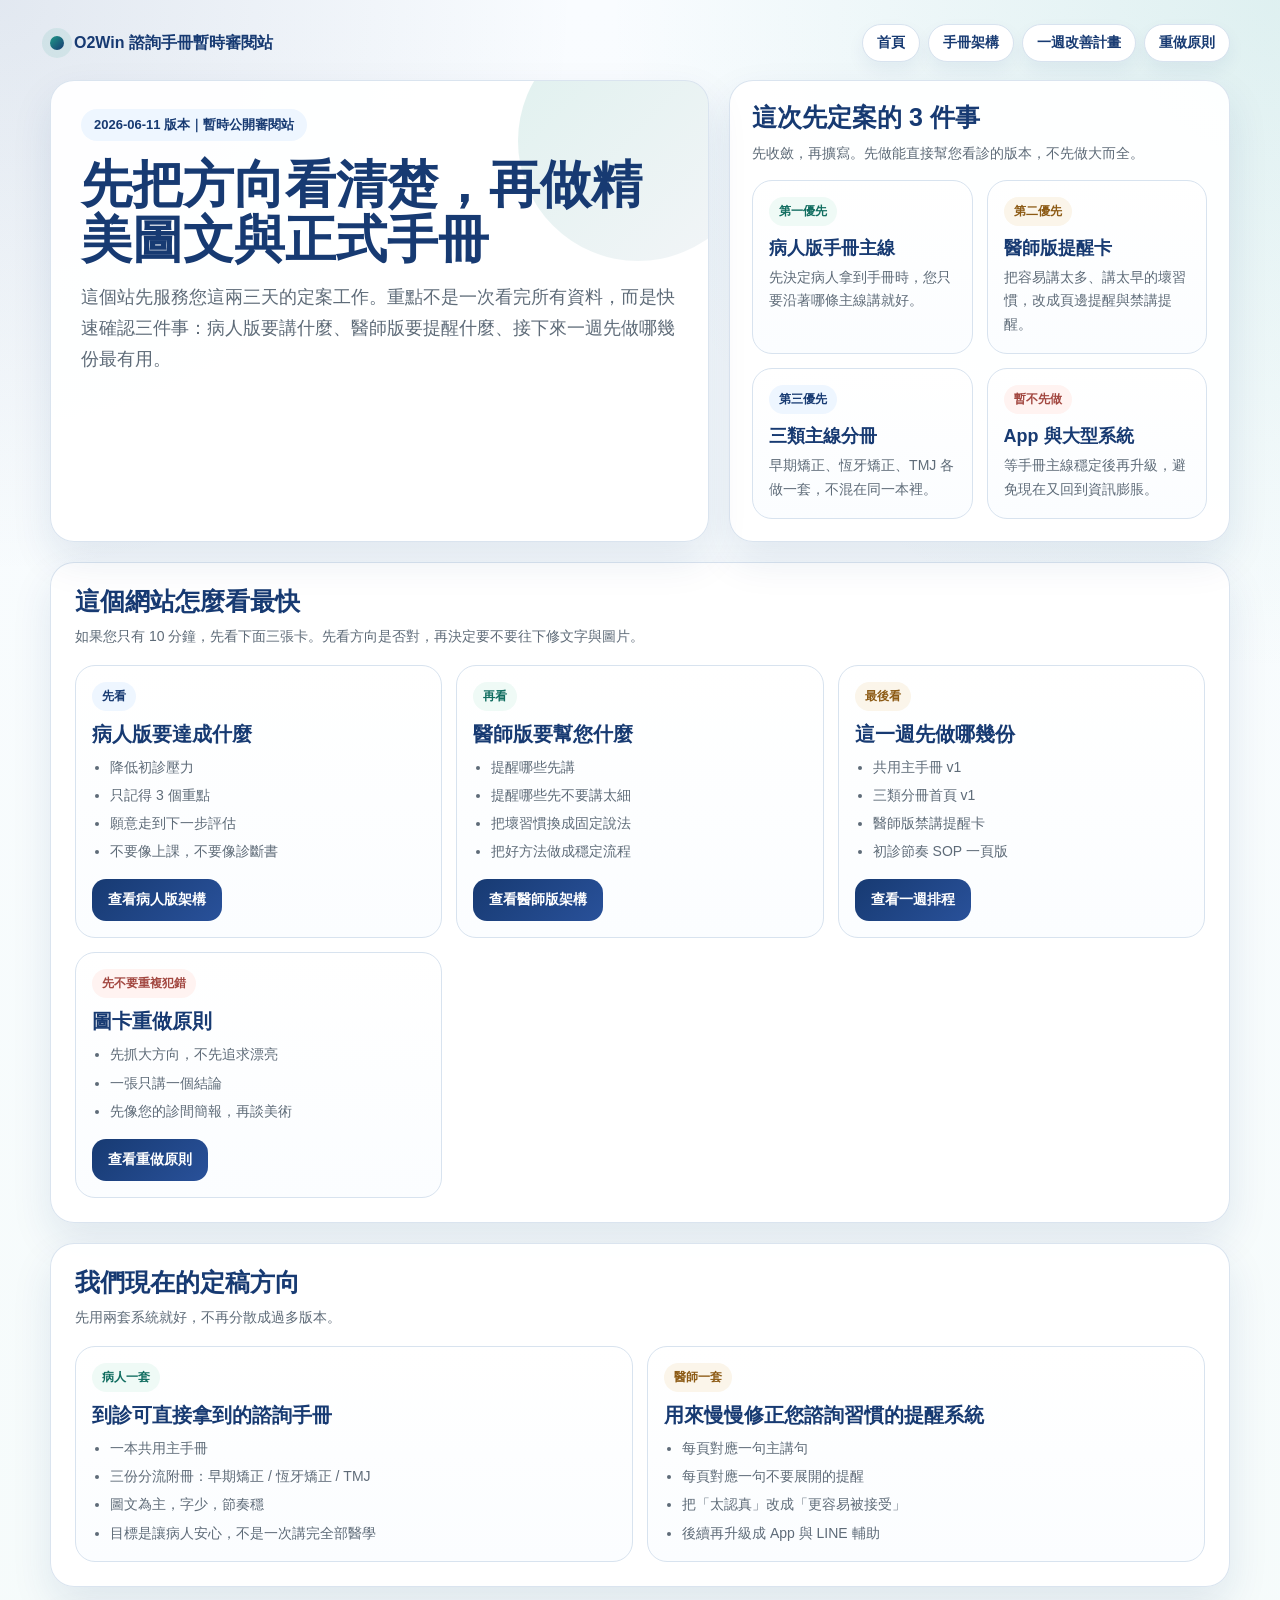
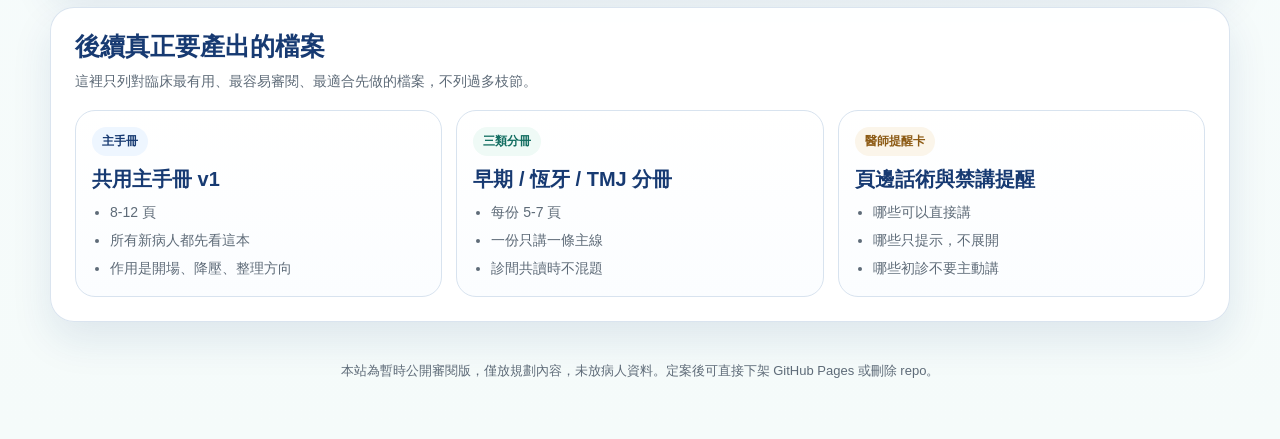
==== index.html @ b342bd17 "Restore repo and add redesign guide" ====
<!doctype html>
<html lang="zh-Hant">
<head>
  <meta charset="utf-8">
  <meta name="viewport" content="width=device-width, initial-scale=1">
  <title>O2Win 諮詢手冊暫時審閱站</title>
  <link rel="stylesheet" href="site.css">
</head>
<body>
  <div class="shell">
    <div class="topbar">
      <div class="brand"><span class="brand-dot"></span>O2Win 諮詢手冊暫時審閱站</div>
      <div class="topnav">
        <a href="index.html">首頁</a>
        <a href="architecture.html">手冊架構</a>
        <a href="week-plan.html">一週改善計畫</a>
        <a href="redesign-guide.html">重做原則</a>
      </div>
    </div>

    <section class="hero">
      <div class="panel hero-main">
        <div class="eyebrow">2026-06-11 版本｜暫時公開審閱站</div>
        <h1>先把方向看清楚，再做精美圖文與正式手冊</h1>
        <p>這個站先服務您這兩三天的定案工作。重點不是一次看完所有資料，而是快速確認三件事：病人版要講什麼、醫師版要提醒什麼、接下來一週先做哪幾份最有用。</p>
      </div>
      <div class="panel hero-side">
        <div>
          <h2>這次先定案的 3 件事</h2>
          <p class="small">先收斂，再擴寫。先做能直接幫您看診的版本，不先做大而全。</p>
        </div>
        <div class="status-grid">
          <div class="status-card">
            <span class="label label-green">第一優先</span>
            <strong>病人版手冊主線</strong>
            <p class="small">先決定病人拿到手冊時，您只要沿著哪條主線講就好。</p>
          </div>
          <div class="status-card">
            <span class="label label-gold">第二優先</span>
            <strong>醫師版提醒卡</strong>
            <p class="small">把容易講太多、講太早的壞習慣，改成頁邊提醒與禁講提醒。</p>
          </div>
          <div class="status-card">
            <span class="label label-blue">第三優先</span>
            <strong>三類主線分冊</strong>
            <p class="small">早期矯正、恆牙矯正、TMJ 各做一套，不混在同一本裡。</p>
          </div>
          <div class="status-card">
            <span class="label label-rose">暫不先做</span>
            <strong>App 與大型系統</strong>
            <p class="small">等手冊主線穩定後再升級，避免現在又回到資訊膨脹。</p>
          </div>
        </div>
      </div>
    </section>

    <section class="panel section">
      <div class="section-head">
        <div>
          <h2>這個網站怎麼看最快</h2>
          <p class="small">如果您只有 10 分鐘，先看下面三張卡。先看方向是否對，再決定要不要往下修文字與圖片。</p>
        </div>
      </div>
      <div class="card-grid">
        <article class="card">
          <span class="label label-blue">先看</span>
          <h3>病人版要達成什麼</h3>
          <ul>
            <li>降低初診壓力</li>
            <li>只記得 3 個重點</li>
            <li>願意走到下一步評估</li>
            <li>不要像上課，不要像診斷書</li>
          </ul>
          <div class="cta">
            <a class="btn btn-primary" href="architecture.html#patient-track">查看病人版架構</a>
          </div>
        </article>
        <article class="card">
          <span class="label label-green">再看</span>
          <h3>醫師版要幫您什麼</h3>
          <ul>
            <li>提醒哪些先講</li>
            <li>提醒哪些先不要講太細</li>
            <li>把壞習慣換成固定說法</li>
            <li>把好方法做成穩定流程</li>
          </ul>
          <div class="cta">
            <a class="btn btn-primary" href="architecture.html#doctor-track">查看醫師版架構</a>
          </div>
        </article>
        <article class="card">
          <span class="label label-gold">最後看</span>
          <h3>這一週先做哪幾份</h3>
          <ul>
            <li>共用主手冊 v1</li>
            <li>三類分冊首頁 v1</li>
            <li>醫師版禁講提醒卡</li>
            <li>初診節奏 SOP 一頁版</li>
          </ul>
          <div class="cta">
            <a class="btn btn-primary" href="week-plan.html">查看一週排程</a>
          </div>
        </article>
        <article class="card">
          <span class="label label-rose">先不要重複犯錯</span>
          <h3>圖卡重做原則</h3>
          <ul>
            <li>先抓大方向，不先追求漂亮</li>
            <li>一張只講一個結論</li>
            <li>先像您的診間簡報，再談美術</li>
          </ul>
          <div class="cta">
            <a class="btn btn-primary" href="redesign-guide.html">查看重做原則</a>
          </div>
        </article>
      </div>
    </section>

    <section class="panel section">
      <div class="section-head">
        <div>
          <h2>我們現在的定稿方向</h2>
          <p class="small">先用兩套系統就好，不再分散成過多版本。</p>
        </div>
      </div>
      <div class="mini-grid">
        <article class="mini-card">
          <span class="label label-green">病人一套</span>
          <h3>到診可直接拿到的諮詢手冊</h3>
          <ul>
            <li>一本共用主手冊</li>
            <li>三份分流附冊：早期矯正 / 恆牙矯正 / TMJ</li>
            <li>圖文為主，字少，節奏穩</li>
            <li>目標是讓病人安心，不是一次講完全部醫學</li>
          </ul>
        </article>
        <article class="mini-card">
          <span class="label label-gold">醫師一套</span>
          <h3>用來慢慢修正您諮詢習慣的提醒系統</h3>
          <ul>
            <li>每頁對應一句主講句</li>
            <li>每頁對應一句不要展開的提醒</li>
            <li>把「太認真」改成「更容易被接受」</li>
            <li>後續再升級成 App 與 LINE 輔助</li>
          </ul>
        </article>
      </div>
    </section>

    <section class="panel section">
      <div class="section-head">
        <div>
          <h2>後續真正要產出的檔案</h2>
          <p class="small">這裡只列對臨床最有用、最容易審閱、最適合先做的檔案，不列過多枝節。</p>
        </div>
      </div>
      <div class="card-grid">
        <article class="card">
          <span class="label label-blue">主手冊</span>
          <h3>共用主手冊 v1</h3>
          <ul>
            <li>8-12 頁</li>
            <li>所有新病人都先看這本</li>
            <li>作用是開場、降壓、整理方向</li>
          </ul>
        </article>
        <article class="card">
          <span class="label label-green">三類分冊</span>
          <h3>早期 / 恆牙 / TMJ 分冊</h3>
          <ul>
            <li>每份 5-7 頁</li>
            <li>一份只講一條主線</li>
            <li>診間共讀時不混題</li>
          </ul>
        </article>
        <article class="card">
          <span class="label label-gold">醫師提醒卡</span>
          <h3>頁邊話術與禁講提醒</h3>
          <ul>
            <li>哪些可以直接講</li>
            <li>哪些只提示，不展開</li>
            <li>哪些初診不要主動講</li>
          </ul>
        </article>
      </div>
    </section>

    <div class="footer">
      本站為暫時公開審閱版，僅放規劃內容，未放病人資料。定案後可直接下架 GitHub Pages 或刪除 repo。
    </div>
  </div>
</body>
</html>
---- site.css ----
:root{
  --navy:#173a72;
  --teal:#1f9a88;
  --sky:#eef6ff;
  --mint:#effaf6;
  --sand:#fbf5ea;
  --rose:#fff3f1;
  --ink:#1f2f41;
  --muted:#5e6b78;
  --line:#d8e3ef;
  --card:#ffffffee;
  --shadow:0 18px 40px rgba(23,58,114,.10);
  --radius:24px;
}
*{box-sizing:border-box}
html{scroll-behavior:smooth}
body{
  margin:0;
  font-family:"PingFang TC","Noto Sans TC","Microsoft JhengHei",sans-serif;
  color:var(--ink);
  background:
    radial-gradient(circle at top left, rgba(23,58,114,.10), transparent 24%),
    radial-gradient(circle at top right, rgba(31,154,136,.12), transparent 28%),
    linear-gradient(180deg,#f9fcff 0%,#f5fbfa 100%);
}
a{color:inherit}
.shell{
  width:min(1180px, calc(100% - 28px));
  margin:0 auto;
  padding:24px 0 56px;
}
.topbar{
  display:flex;
  flex-wrap:wrap;
  gap:10px;
  align-items:center;
  justify-content:space-between;
  margin-bottom:18px;
}
.brand{
  display:flex;
  gap:10px;
  align-items:center;
  font-weight:800;
  color:var(--navy);
}
.brand-dot{
  width:14px;
  height:14px;
  border-radius:50%;
  background:linear-gradient(135deg,var(--teal),var(--navy));
  box-shadow:0 0 0 8px rgba(31,154,136,.10);
}
.topnav{
  display:flex;
  flex-wrap:wrap;
  gap:8px;
}
.topnav a{
  text-decoration:none;
  padding:9px 14px;
  border-radius:999px;
  border:1px solid var(--line);
  background:#fff;
  box-shadow:0 8px 18px rgba(23,58,114,.06);
  color:var(--navy);
  font-size:14px;
  font-weight:700;
}
.hero{
  display:grid;
  grid-template-columns:1.25fr .95fr;
  gap:20px;
  margin-bottom:20px;
}
.panel{
  background:var(--card);
  border:1px solid rgba(216,227,239,.95);
  border-radius:var(--radius);
  box-shadow:var(--shadow);
}
.hero-main{
  padding:28px 30px;
  min-height:280px;
  position:relative;
  overflow:hidden;
}
.hero-main::after{
  content:"";
  position:absolute;
  right:-50px;
  top:-60px;
  width:240px;
  height:240px;
  border-radius:50%;
  background:linear-gradient(135deg,rgba(31,154,136,.14),rgba(23,58,114,.05));
}
.eyebrow{
  display:inline-flex;
  gap:8px;
  align-items:center;
  padding:7px 13px;
  border-radius:999px;
  background:var(--sky);
  color:var(--navy);
  font-size:13px;
  font-weight:800;
  margin-bottom:16px;
}
h1{
  margin:0 0 14px;
  color:var(--navy);
  font-size:clamp(32px,4vw,54px);
  line-height:1.08;
  letter-spacing:0;
  position:relative;
  z-index:1;
}
.hero-main p{
  margin:0;
  color:var(--muted);
  font-size:18px;
  line-height:1.72;
  max-width:40em;
  position:relative;
  z-index:1;
}
.hero-side{
  padding:22px;
  display:grid;
  gap:14px;
}
.hero-side h2,
.section h2{
  margin:0 0 10px;
  font-size:25px;
  line-height:1.15;
  color:var(--navy);
}
.small{
  margin:0;
  color:var(--muted);
  font-size:14px;
  line-height:1.7;
}
.status-grid,
.card-grid,
.mini-grid{
  display:grid;
  gap:14px;
}
.status-grid{grid-template-columns:repeat(2,minmax(0,1fr))}
.card-grid{grid-template-columns:repeat(3,minmax(0,1fr))}
.mini-grid{grid-template-columns:repeat(2,minmax(0,1fr))}
.status-card,
.card,
.mini-card,
.timeline-row,
.review-box{
  border:1px solid var(--line);
  border-radius:20px;
  background:linear-gradient(180deg,#fff,#fbfdff);
}
.status-card,
.card,
.mini-card,
.timeline-row,
.review-box{
  padding:16px;
}
.label{
  display:inline-block;
  margin-bottom:10px;
  padding:6px 10px;
  border-radius:999px;
  font-size:12px;
  font-weight:800;
}
.label-blue{background:var(--sky);color:var(--navy)}
.label-green{background:var(--mint);color:#116d60}
.label-gold{background:var(--sand);color:#8c5a14}
.label-rose{background:var(--rose);color:#a24740}
.status-card strong,
.card h3,
.mini-card h3{
  display:block;
  color:var(--navy);
}
.status-card strong{font-size:18px;margin-bottom:6px}
.card h3,
.mini-card h3{
  margin:0 0 8px;
  font-size:20px;
}
.section{
  padding:24px;
  margin-bottom:20px;
}
.section-head{
  display:flex;
  justify-content:space-between;
  gap:16px;
  align-items:end;
  margin-bottom:16px;
}
.section-head p{max-width:52em}
ul{
  margin:0;
  padding-left:18px;
  color:var(--muted);
  font-size:14px;
  line-height:1.65;
}
li+li{margin-top:5px}
.cta{
  display:flex;
  flex-wrap:wrap;
  gap:10px;
  margin-top:16px;
}
.btn{
  text-decoration:none;
  padding:12px 16px;
  border-radius:14px;
  font-weight:800;
  font-size:14px;
  border:1px solid var(--line);
}
.btn-primary{
  background:linear-gradient(135deg,var(--navy),#29519a);
  color:#fff;
  border:none;
}
.btn-soft{
  background:#fff;
  color:var(--navy);
}
.timeline{
  display:grid;
  gap:12px;
}
.timeline-row{
  display:grid;
  grid-template-columns:88px 1fr 220px;
  gap:14px;
  align-items:start;
}
.day{
  color:var(--navy);
  font-size:26px;
  font-weight:900;
  line-height:1;
}
.day span{
  display:block;
  margin-top:6px;
  font-size:12px;
  font-weight:800;
  color:var(--teal);
  letter-spacing:.08em;
}
.kpi{
  display:flex;
  flex-wrap:wrap;
  gap:8px;
  justify-content:flex-end;
}
.chip{
  display:inline-flex;
  align-items:center;
  padding:7px 10px;
  border-radius:999px;
  background:#fff;
  border:1px solid var(--line);
  color:var(--navy);
  font-size:12px;
  font-weight:800;
}
.page-head{
  padding:28px 30px;
  margin-bottom:18px;
}
.page-head h1{font-size:clamp(28px,3.5vw,48px);max-width:none}
.page-head p{margin:0;color:var(--muted);font-size:17px;line-height:1.7}
.two-col{
  display:grid;
  grid-template-columns:1.05fr .95fr;
  gap:20px;
  margin-bottom:20px;
}
.text-block{
  padding:22px 24px;
}
.text-block h2{margin:0 0 12px;font-size:25px;color:var(--navy)}
.note{
  margin-top:12px;
  padding:12px 14px;
  border-radius:16px;
  background:var(--sky);
  color:var(--navy);
  font-size:14px;
  line-height:1.7;
  font-weight:700;
}
.footer{
  padding:18px 0 0;
  color:var(--muted);
  font-size:13px;
  line-height:1.7;
  text-align:center;
}
@media (max-width: 980px){
  .hero,.two-col,.grid,.card-grid,.status-grid,.mini-grid{grid-template-columns:1fr}
  .timeline-row{grid-template-columns:1fr}
  .kpi{justify-content:flex-start}
}
@media (max-width: 640px){
  .shell{width:min(100% - 16px,1180px);padding-top:16px}
  .hero-main,.hero-side,.section,.page-head,.text-block{padding:18px}
  .topbar,.section-head{display:block}
  .topnav{margin-top:12px}
  h1{font-size:34px}
  .hero-main p,.page-head p{font-size:16px}
  .day{font-size:22px}
}
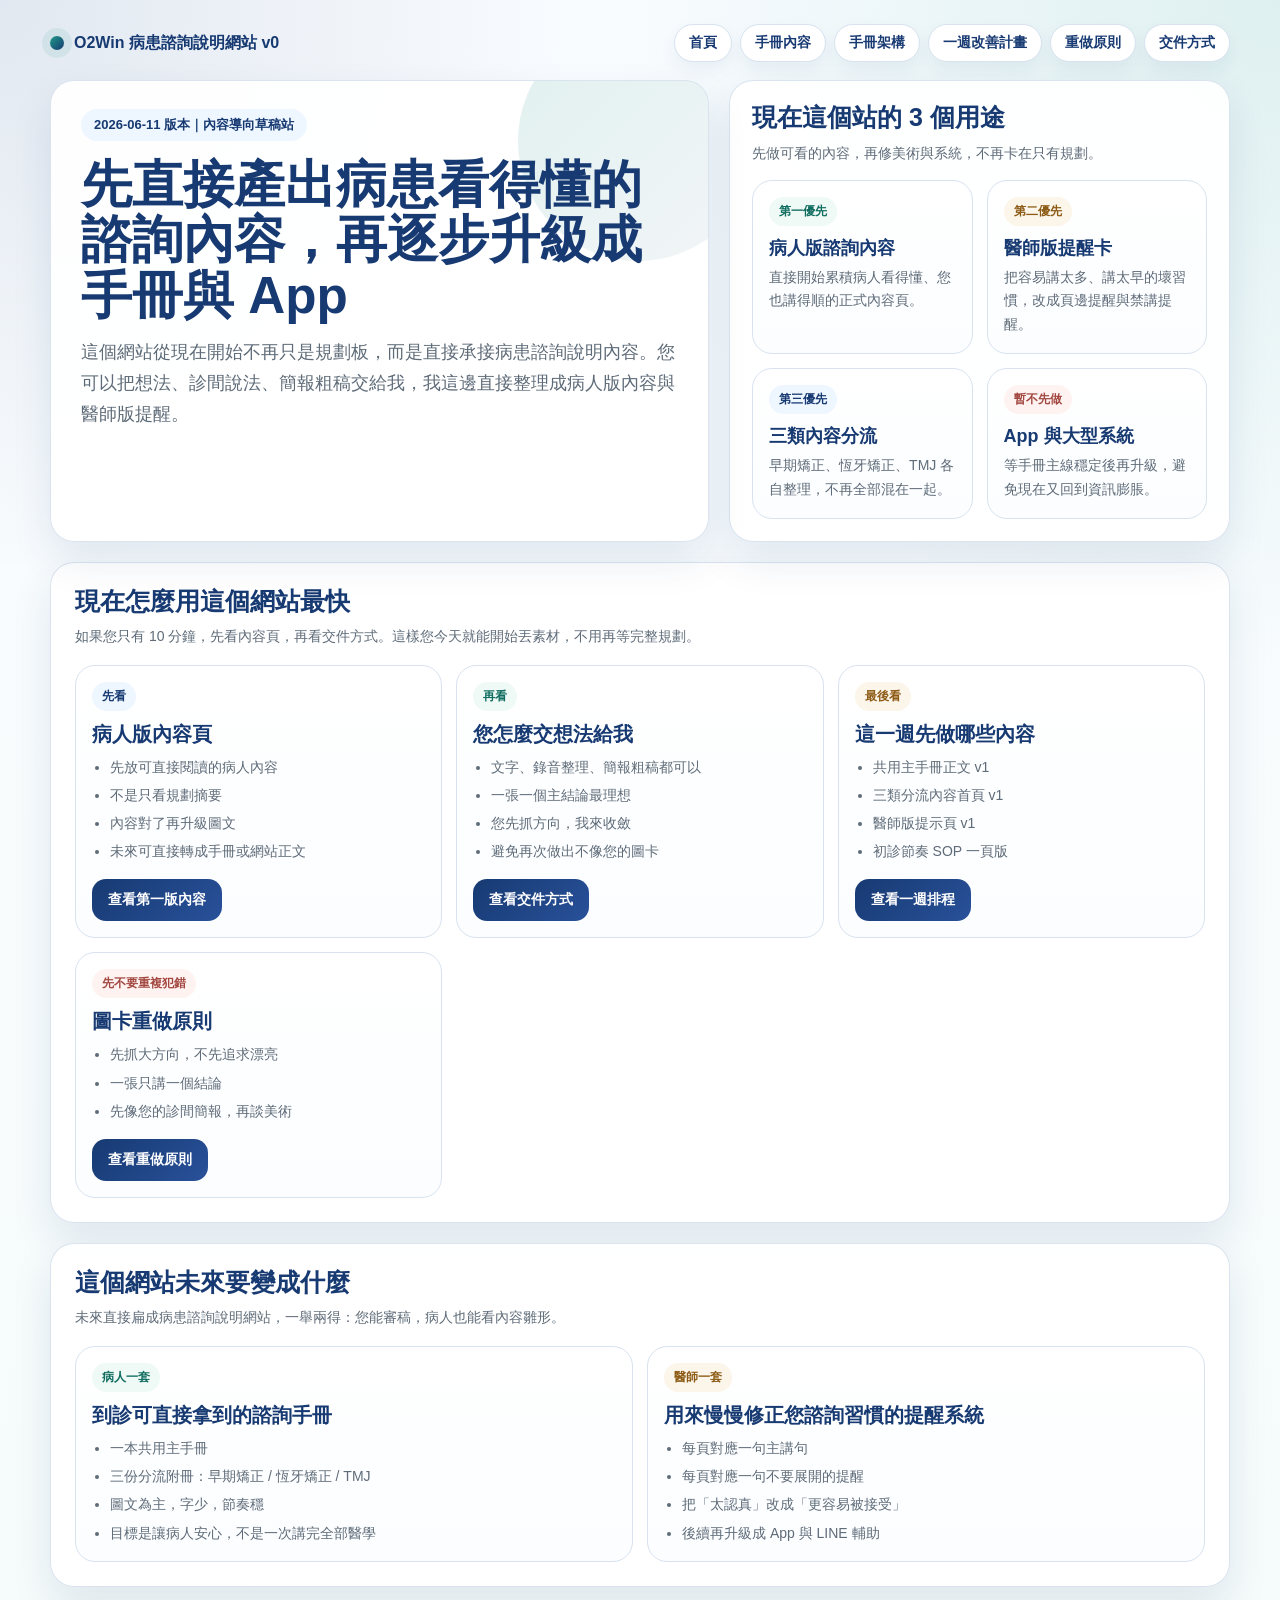
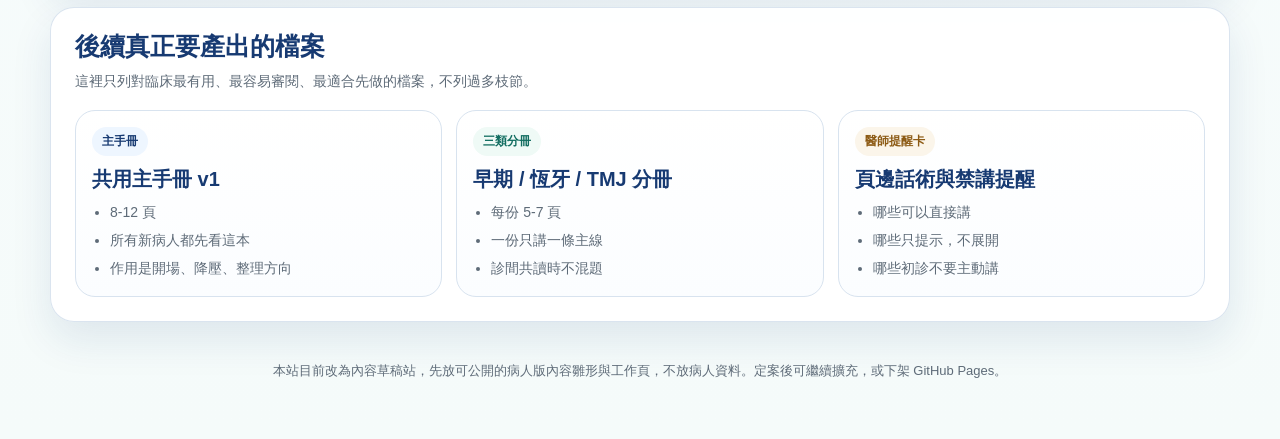
==== commit c384c290: "Shift site to content-first consultation draft" ====
--- a/index.html
+++ b/index.html
@@ -3,37 +3,39 @@
 <head>
   <meta charset="utf-8">
   <meta name="viewport" content="width=device-width, initial-scale=1">
-  <title>O2Win 諮詢手冊暫時審閱站</title>
+  <title>O2Win 病患諮詢說明網站 v0</title>
   <link rel="stylesheet" href="site.css">
 </head>
 <body>
   <div class="shell">
     <div class="topbar">
-      <div class="brand"><span class="brand-dot"></span>O2Win 諮詢手冊暫時審閱站</div>
+      <div class="brand"><span class="brand-dot"></span>O2Win 病患諮詢說明網站 v0</div>
       <div class="topnav">
         <a href="index.html">首頁</a>
+        <a href="patient-handbook.html">手冊內容</a>
         <a href="architecture.html">手冊架構</a>
         <a href="week-plan.html">一週改善計畫</a>
         <a href="redesign-guide.html">重做原則</a>
+        <a href="handoff-guide.html">交件方式</a>
       </div>
     </div>
 
     <section class="hero">
       <div class="panel hero-main">
-        <div class="eyebrow">2026-06-11 版本｜暫時公開審閱站</div>
-        <h1>先把方向看清楚，再做精美圖文與正式手冊</h1>
-        <p>這個站先服務您這兩三天的定案工作。重點不是一次看完所有資料，而是快速確認三件事：病人版要講什麼、醫師版要提醒什麼、接下來一週先做哪幾份最有用。</p>
+        <div class="eyebrow">2026-06-11 版本｜內容導向草稿站</div>
+        <h1>先直接產出病患看得懂的諮詢內容，再逐步升級成手冊與 App</h1>
+        <p>這個網站從現在開始不再只是規劃板，而是直接承接病患諮詢說明內容。您可以把想法、診間說法、簡報粗稿交給我，我這邊直接整理成病人版內容與醫師版提醒。</p>
       </div>
       <div class="panel hero-side">
         <div>
-          <h2>這次先定案的 3 件事</h2>
-          <p class="small">先收斂，再擴寫。先做能直接幫您看診的版本，不先做大而全。</p>
+          <h2>現在這個站的 3 個用途</h2>
+          <p class="small">先做可看的內容，再修美術與系統，不再卡在只有規劃。</p>
         </div>
         <div class="status-grid">
           <div class="status-card">
             <span class="label label-green">第一優先</span>
-            <strong>病人版手冊主線</strong>
-            <p class="small">先決定病人拿到手冊時，您只要沿著哪條主線講就好。</p>
+            <strong>病人版諮詢內容</strong>
+            <p class="small">直接開始累積病人看得懂、您也講得順的正式內容頁。</p>
           </div>
           <div class="status-card">
             <span class="label label-gold">第二優先</span>
@@ -42,8 +44,8 @@
           </div>
           <div class="status-card">
             <span class="label label-blue">第三優先</span>
-            <strong>三類主線分冊</strong>
-            <p class="small">早期矯正、恆牙矯正、TMJ 各做一套，不混在同一本裡。</p>
+            <strong>三類內容分流</strong>
+            <p class="small">早期矯正、恆牙矯正、TMJ 各自整理，不再全部混在一起。</p>
           </div>
           <div class="status-card">
             <span class="label label-rose">暫不先做</span>
@@ -57,44 +59,44 @@
     <section class="panel section">
       <div class="section-head">
         <div>
-          <h2>這個網站怎麼看最快</h2>
-          <p class="small">如果您只有 10 分鐘，先看下面三張卡。先看方向是否對，再決定要不要往下修文字與圖片。</p>
+          <h2>現在怎麼用這個網站最快</h2>
+          <p class="small">如果您只有 10 分鐘，先看內容頁，再看交件方式。這樣您今天就能開始丟素材，不用再等完整規劃。</p>
         </div>
       </div>
       <div class="card-grid">
         <article class="card">
           <span class="label label-blue">先看</span>
-          <h3>病人版要達成什麼</h3>
+          <h3>病人版內容頁</h3>
           <ul>
-            <li>降低初診壓力</li>
-            <li>只記得 3 個重點</li>
-            <li>願意走到下一步評估</li>
-            <li>不要像上課，不要像診斷書</li>
+            <li>先放可直接閱讀的病人內容</li>
+            <li>不是只看規劃摘要</li>
+            <li>內容對了再升級圖文</li>
+            <li>未來可直接轉成手冊或網站正文</li>
           </ul>
           <div class="cta">
-            <a class="btn btn-primary" href="architecture.html#patient-track">查看病人版架構</a>
+            <a class="btn btn-primary" href="patient-handbook.html">查看第一版內容</a>
           </div>
         </article>
         <article class="card">
           <span class="label label-green">再看</span>
-          <h3>醫師版要幫您什麼</h3>
+          <h3>您怎麼交想法給我</h3>
           <ul>
-            <li>提醒哪些先講</li>
-            <li>提醒哪些先不要講太細</li>
-            <li>把壞習慣換成固定說法</li>
-            <li>把好方法做成穩定流程</li>
+            <li>文字、錄音整理、簡報粗稿都可以</li>
+            <li>一張一個主結論最理想</li>
+            <li>您先抓方向，我來收斂</li>
+            <li>避免再次做出不像您的圖卡</li>
           </ul>
           <div class="cta">
-            <a class="btn btn-primary" href="architecture.html#doctor-track">查看醫師版架構</a>
+            <a class="btn btn-primary" href="handoff-guide.html">查看交件方式</a>
           </div>
         </article>
         <article class="card">
           <span class="label label-gold">最後看</span>
-          <h3>這一週先做哪幾份</h3>
+          <h3>這一週先做哪些內容</h3>
           <ul>
-            <li>共用主手冊 v1</li>
-            <li>三類分冊首頁 v1</li>
-            <li>醫師版禁講提醒卡</li>
+            <li>共用主手冊正文 v1</li>
+            <li>三類分流內容首頁 v1</li>
+            <li>醫師版提示頁 v1</li>
             <li>初診節奏 SOP 一頁版</li>
           </ul>
           <div class="cta">
@@ -119,8 +121,8 @@
     <section class="panel section">
       <div class="section-head">
         <div>
-          <h2>我們現在的定稿方向</h2>
-          <p class="small">先用兩套系統就好，不再分散成過多版本。</p>
+          <h2>這個網站未來要變成什麼</h2>
+          <p class="small">未來直接扁成病患諮詢說明網站，一舉兩得：您能審稿，病人也能看內容雛形。</p>
         </div>
       </div>
       <div class="mini-grid">
@@ -186,7 +188,7 @@
     </section>
 
     <div class="footer">
-      本站為暫時公開審閱版，僅放規劃內容，未放病人資料。定案後可直接下架 GitHub Pages 或刪除 repo。
+      本站目前改為內容草稿站，先放可公開的病人版內容雛形與工作頁，不放病人資料。定案後可繼續擴充，或下架 GitHub Pages。
     </div>
   </div>
 </body>
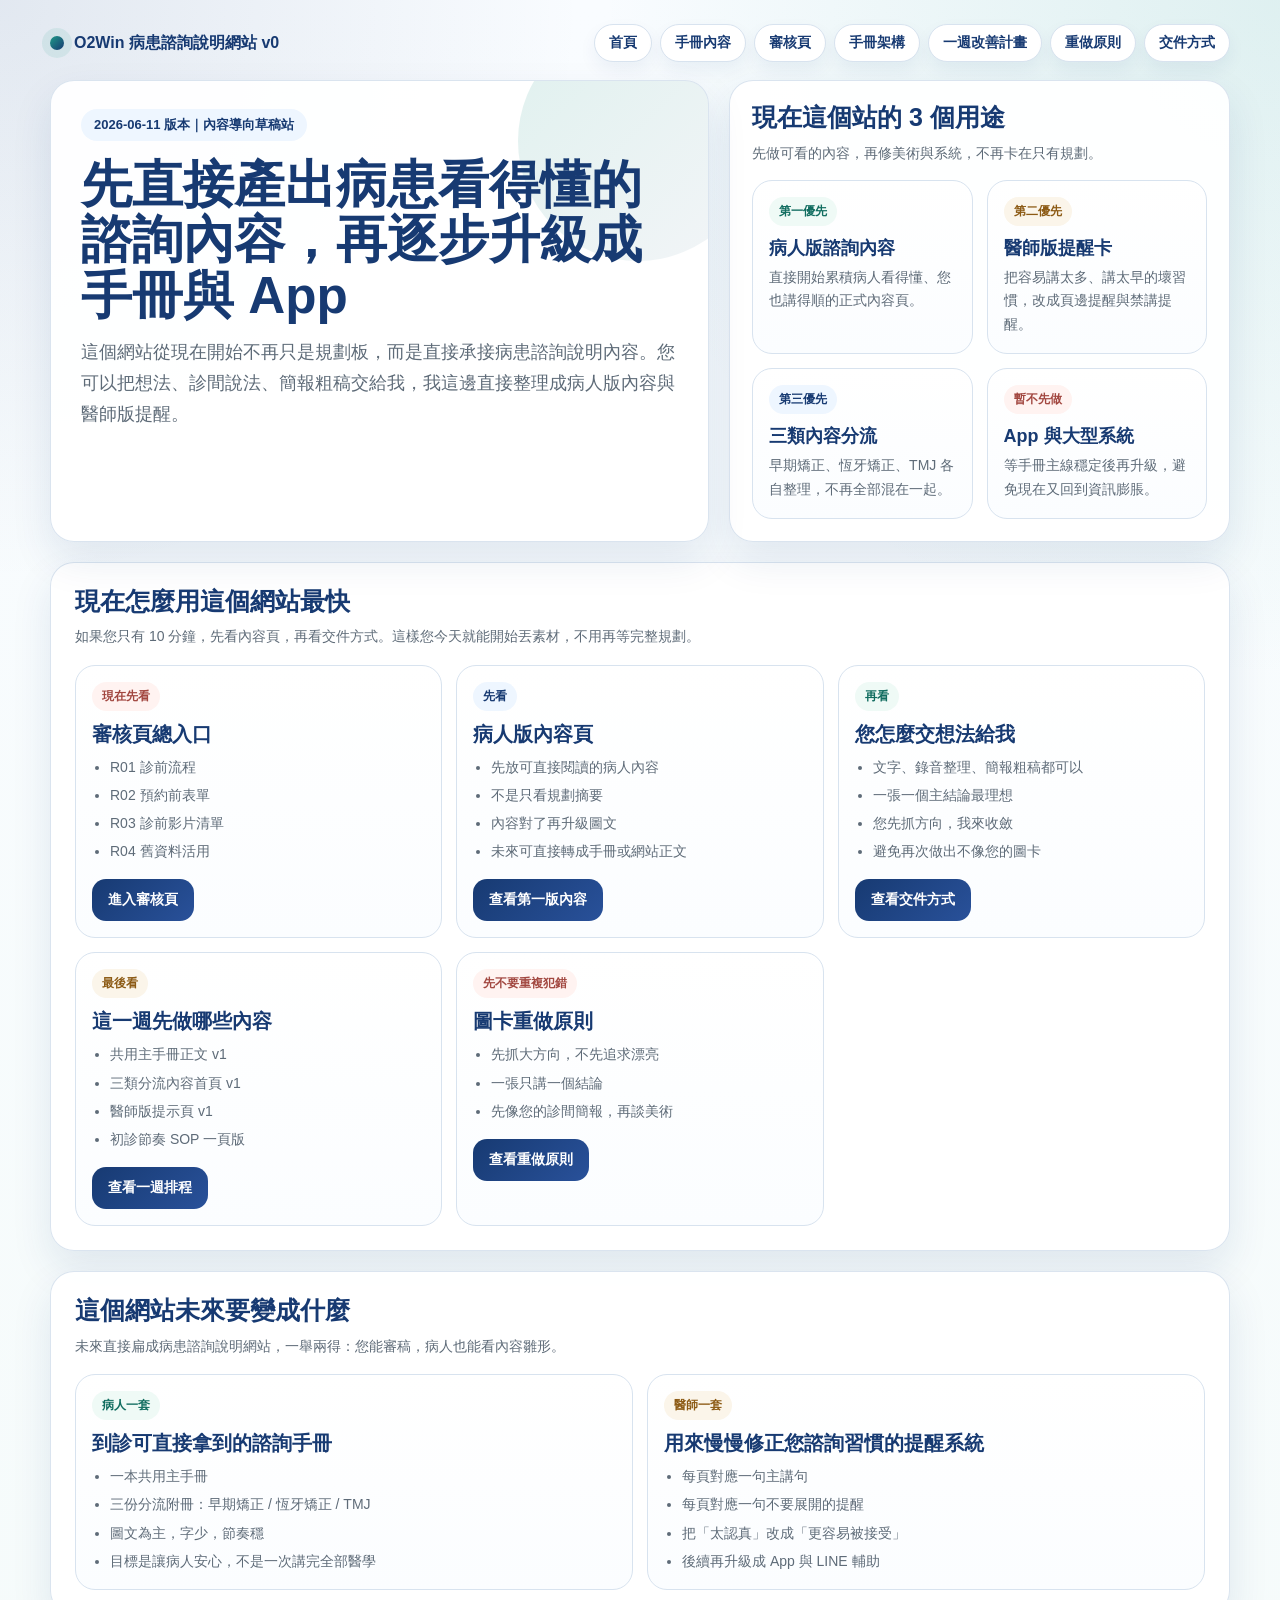
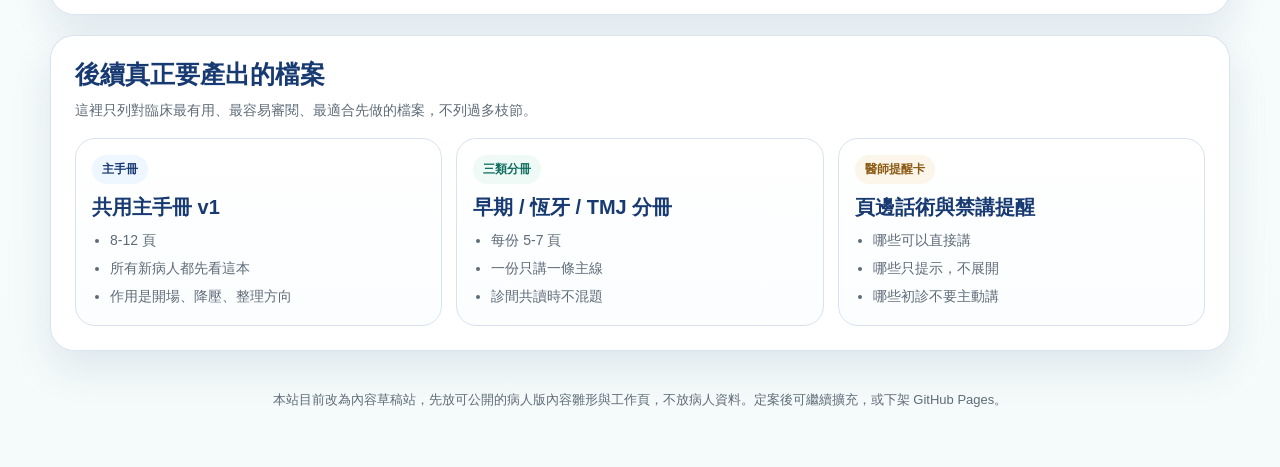
==== commit 80f9ce80: "Add coded review pages for intake, form, video, and legacy materials" ====
--- a/index.html
+++ b/index.html
@@ -13,6 +13,7 @@
       <div class="topnav">
         <a href="index.html">首頁</a>
         <a href="patient-handbook.html">手冊內容</a>
+        <a href="review-hub.html">審核頁</a>
         <a href="architecture.html">手冊架構</a>
         <a href="week-plan.html">一週改善計畫</a>
         <a href="redesign-guide.html">重做原則</a>
@@ -64,6 +65,19 @@
         </div>
       </div>
       <div class="card-grid">
+        <article class="card">
+          <span class="label label-rose">現在先看</span>
+          <h3>審核頁總入口</h3>
+          <ul>
+            <li>R01 診前流程</li>
+            <li>R02 預約前表單</li>
+            <li>R03 診前影片清單</li>
+            <li>R04 舊資料活用</li>
+          </ul>
+          <div class="cta">
+            <a class="btn btn-primary" href="review-hub.html">進入審核頁</a>
+          </div>
+        </article>
         <article class="card">
           <span class="label label-blue">先看</span>
           <h3>病人版內容頁</h3>
--- a/site.css
+++ b/site.css
@@ -309,6 +309,60 @@
   line-height:1.7;
   text-align:center;
 }
+.doc-meta{
+  display:flex;
+  flex-wrap:wrap;
+  gap:8px;
+  margin:10px 0 0;
+}
+.code-tag{
+  display:inline-flex;
+  align-items:center;
+  padding:6px 10px;
+  border-radius:999px;
+  background:var(--navy);
+  color:#fff;
+  font-size:12px;
+  font-weight:800;
+  letter-spacing:.03em;
+}
+.seg{
+  display:inline-flex;
+  align-items:center;
+  justify-content:center;
+  min-width:72px;
+  padding:5px 8px;
+  border-radius:10px;
+  background:var(--sky);
+  color:var(--navy);
+  font-size:12px;
+  font-weight:800;
+  margin-bottom:8px;
+}
+.seg-block{
+  margin-bottom:16px;
+  padding:14px 16px;
+  border:1px solid var(--line);
+  border-radius:16px;
+  background:linear-gradient(180deg,#fff,#fbfdff);
+}
+.seg-block p{
+  margin:0;
+  color:var(--muted);
+  font-size:15px;
+  line-height:1.75;
+}
+.seg-block ul{
+  margin-top:6px;
+}
+.quick-grid{
+  display:grid;
+  grid-template-columns:repeat(2,minmax(0,1fr));
+  gap:14px;
+}
+@media (max-width: 980px){
+  .quick-grid{grid-template-columns:1fr}
+}
 @media (max-width: 980px){
   .hero,.two-col,.grid,.card-grid,.status-grid,.mini-grid{grid-template-columns:1fr}
   .timeline-row{grid-template-columns:1fr}
